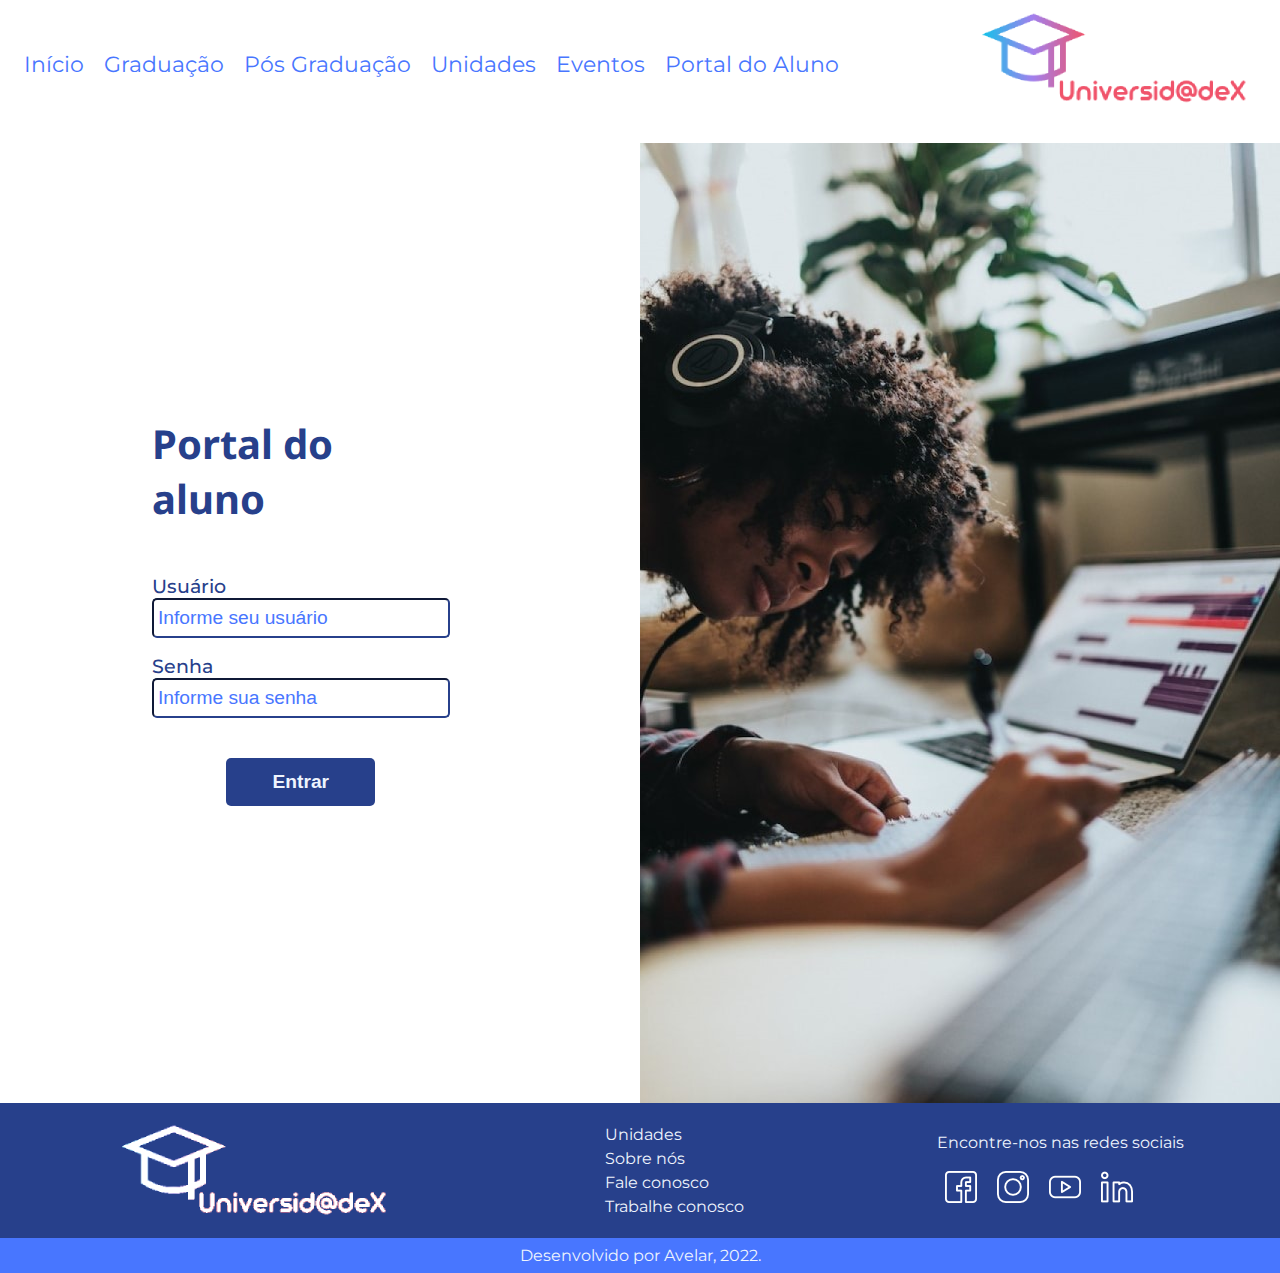
==== acesso.html @ 47243191 "arealogin" ====
<!DOCTYPE html>
<html lang="pt-br">
<head>
	<title>Universidade X</title>
    <link rel="preconnect" href="https://fonts.googleapis.com">
    <link rel="preconnect" href="https://fonts.gstatic.com" crossorigin>
    <link href="https://fonts.googleapis.com/css2?family=Montserrat:wght@300;400&family=Noto+Sans:wght@500&display=swap" rel="stylesheet">
	<link rel="stylesheet" type="text/css" href="estilo.css">
</head>
<body>

    <header>
        <ul>
            <li><a href="index.html">Início</a></li>
            <li><a href="">Graduação</a></li>
            <li><a href="">Pós Graduação</a></li>
            <li><a href="">Unidades</a></li>
            <li><a href="">Eventos</a></li>
            <li><a href="acesso.html">Portal do Aluno</a></li>
        </ul>
        <h1><img src="img/logo.svg" alt="logotipo da universade x"></h1>
    </header>

    <main>
 
            <section id="area_login_container">
                <form action="" class="login">
                    <h2>Portal do aluno</h2>
                    <label for="usuario">Usuário</label>
                    <input type="text" name="usuario" id="" placeholder="Informe seu usuário">
                    <label for="senha">Senha</label>
                    <input type="password" name="senha" id="" placeholder="Informe sua senha">
                    <button>Entrar</button>
                </form>
    
                <img src="img/area-acesso.jpg" alt="">

            </section>
            
            
    </main>
  
    <footer>
        <div class="rodape_mapa">
            <img src="img/logo-branco.svg" alt="">
            <ul>
                <li><a href="">Unidades</a></li>
                <li><a href="">Sobre nós</a></li>
                <li><a href="">Fale conosco</a></li>
                <li><a href="">Trabalhe conosco</a></li>
            </ul>

            <div class="social">
                <p>Encontre-nos nas redes sociais</p>
                
                <a href=""><img src="img/icons/facebook.svg" alt="facebook"></a>
                <a href=""><img src="img/icons/instagram.svg" alt="instagram"></a>
                <a href=""><img src="img/icons/youtube.svg" alt="youtube"></a>
                <a href=""><img src="img/icons/linkedin.svg" alt="linkedin"></a>
            </div>
        </div>
        <p>Desenvolvido por Avelar, 2022.</p>
    </footer>
</body>
</html>
---- estilo.css ----
:root{
    --azul-escuro: #27408B;
    --azul-claro: #4876FF;
    --cinza-azulado: #36648B;
    --cinza-azulado-claro: #eef4fd;
    --cinza-texto: #444444;
    --cinza-texto-escuro: #222222;
}

*{
    margin: 0;
    padding: 0;
    box-sizing: border-box;
}

body{
    scroll-behavior: smooth;
    font-family: 'Montserrat', sans-serif;
}



h2{
    font-size: 2.5rem;
    color: var(--azul-escuro);
    font-family: 'Noto Sans', sans-serif;
}

h3{
    font-size: 2rem;
    color: var(--azul-claro);
    font-family: 'Noto Sans', sans-serif;
}

h3{
    font-size: 1.8rem;
    color: var(--cinza-azulado);
    font-family: 'Noto Sans', sans-serif;
}

h4{
    font-size: 1.6rem;
    font-family: 'Noto Sans', sans-serif;
    color: var(--cinza-texto-escuro);
}


a{
    font-size: 1.4rem;

    color: var(--azul-claro);
    text-decoration: none;
}

a:hover
{
    text-decoration: underline !important;
}

p{
    font-size: 1.2rem;
    color: var(--cinza-texto);
}


header{
    display: flex;
    justify-content: space-between;
    align-items: center;
    padding: 0 16px;

    overflow: hidden;
    width: 100%;
    background-color: #FFF;
}

header li{
    display: inline-block;
    margin: 0 8px;
}

header li a{
    font-size: 1.4rem;
    text-decoration: none;
    color: var(--azul-claro)
}

header li a:hover{
    text-decoration: underline;
    color: var(--azul-escuro)
}

#area_banner img{
    width: 100%;
    box-shadow: rgba(0, 0, 0, 0.07) 0px 1px 2px, rgba(0, 0, 0, 0.07) 0px 2px 4px, rgba(0, 0, 0, 0.07) 0px 4px 8px, rgba(0, 0, 0, 0.07) 0px 8px 16px, rgba(0, 0, 0, 0.07) 0px 16px 32px, rgba(0, 0, 0, 0.07) 0px 32px 64px;
}

section{
    margin: 16px 0;
}

#area_graduacao, #area_pos{
    margin: 8px;
}

.painel_cards{
    display: flex;
    justify-content: space-between;
    margin: 16px 8px;
}

.card_curso{
    text-align: center;
    background-color: var(--cinza-azulado-claro);
    width: 23%;
    padding: 24px;
    border-radius: 10px;
    box-shadow: rgba(0, 0, 0, 0.07) 0px 1px 2px, rgba(0, 0, 0, 0.07) 0px 2px 4px, rgba(0, 0, 0, 0.07) 0px 4px 8px, rgba(0, 0, 0, 0.07) 0px 8px 16px, rgba(0, 0, 0, 0.07) 0px 16px 32px, rgba(0, 0, 0, 0.07) 0px 32px 64px;
}

.card_curso img{
    border-radius: 5px;
    margin: 8px 0;
}

.descricao{
    text-align: left;
    margin: 8px 0;
}

footer{
    background-color: var(--azul-claro);
}

footer p{
    color: var(--cinza-azulado-claro);
    font-size: 1rem;
    text-align: center;
    padding: 8px 0;
    display: flex;
    justify-content: center;
    align-items: center;
}

.rodape_mapa{
    background-color: var(--azul-escuro);
    display: flex;
    justify-content: space-around;
    align-items: center;
    line-height: 1.5;
}

.rodape_mapa ul{
    list-style-type: none;
}

.rodape_mapa a{
    color: var(--cinza-azulado-claro);
    font-size: 1rem;
    text-decoration: none;
}

.rodape_mapa img{
    margin: 8px;
}


#area_login_container{
    display: flex;
    justify-content: space-between;
    align-items: center;
    padding-left: 10%;
    margin-bottom: 0;

}

#area_login_container form{
    display: flex;
    flex-direction: column;
    width: 30%;
    padding: 24px;
    border-radius: 10px;
}

#area_login_container form h2{
  margin-bottom: 48px;
}

 #area_login_container label{
    font-size: 1.2rem;
    color: var(--azul-escuro);
    font-weight: 500;
}


#area_login_container input{
    font-size: 1.2rem;
    margin-bottom: 16px;
    border-radius: 5px;
    height: 2.5rem;
    padding-left: 4px;
    border-color: var(--azul-escuro);
    color: var(--cinza-texto-escuro);
}


#area_login_container input::placeholder{
    color: var(--azul-claro);
}

#area_login_container button
{
    font-size: 1.2rem;
    width: 50%;
    margin: 24px auto;
    background-color: var(--azul-escuro);
    color: var(--cinza-azulado-claro);
    font-weight: 700;
    border: 0;
    border-radius: 5px;
    height: 3rem;
}
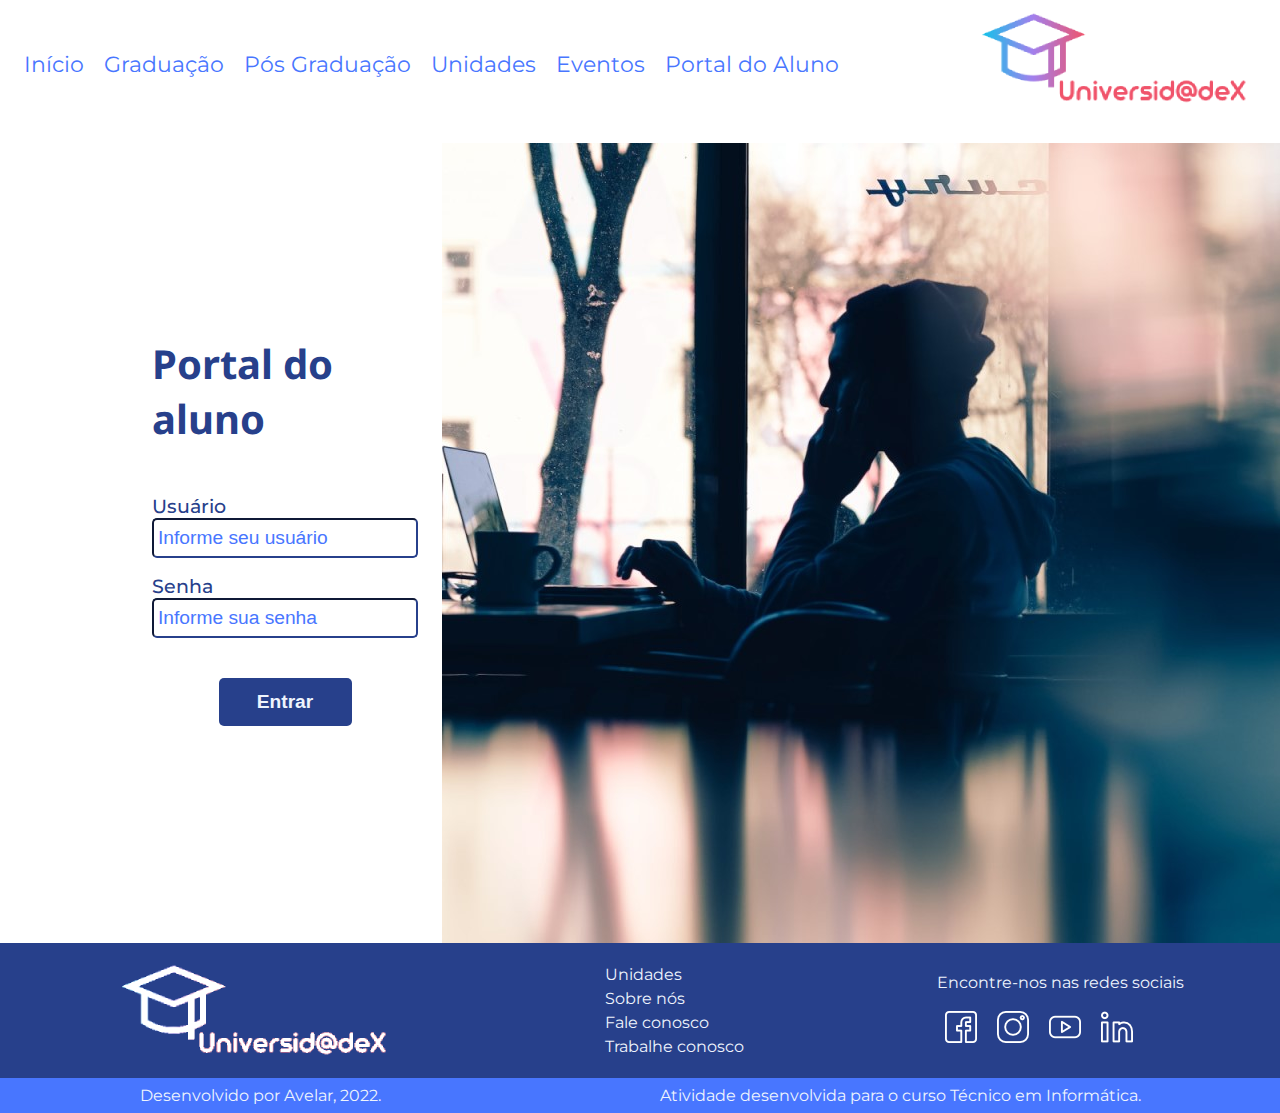
==== commit bf9edc74: "images" ====
--- a/acesso.html
+++ b/acesso.html
@@ -59,7 +59,10 @@
                 <a href=""><img src="img/icons/linkedin.svg" alt="linkedin"></a>
             </div>
         </div>
-        <p>Desenvolvido por Avelar, 2022.</p>
+        <div class="rodape_assinatura">
+            <p>Desenvolvido por Avelar, 2022.</p>
+            <p>Atividade desenvolvida para o curso Técnico em Informática.</p>
+        </div>
     </footer>
 </body>
 </html>--- a/estilo.css
+++ b/estilo.css
@@ -3,8 +3,9 @@
     --azul-claro: #4876FF;
     --cinza-azulado: #36648B;
     --cinza-azulado-claro: #eef4fd;
+    --cinza-azulado-escuro: #dee0e4;
     --cinza-texto: #444444;
-    --cinza-texto-escuro: #222222;
+    --cinza-texto-escuro: #333;
 }
 
 *{
@@ -118,6 +119,10 @@
     box-shadow: rgba(0, 0, 0, 0.07) 0px 1px 2px, rgba(0, 0, 0, 0.07) 0px 2px 4px, rgba(0, 0, 0, 0.07) 0px 4px 8px, rgba(0, 0, 0, 0.07) 0px 8px 16px, rgba(0, 0, 0, 0.07) 0px 16px 32px, rgba(0, 0, 0, 0.07) 0px 32px 64px;
 }
 
+.card_curso:hover{
+    background-color: var(--cinza-azulado-escuro);
+}
+
 .card_curso img{
     border-radius: 5px;
     margin: 8px 0;
@@ -162,6 +167,11 @@
 
 .rodape_mapa img{
     margin: 8px;
+}
+
+.rodape_assinatura{
+    display: flex;
+    justify-content: space-around;
 }
 
 
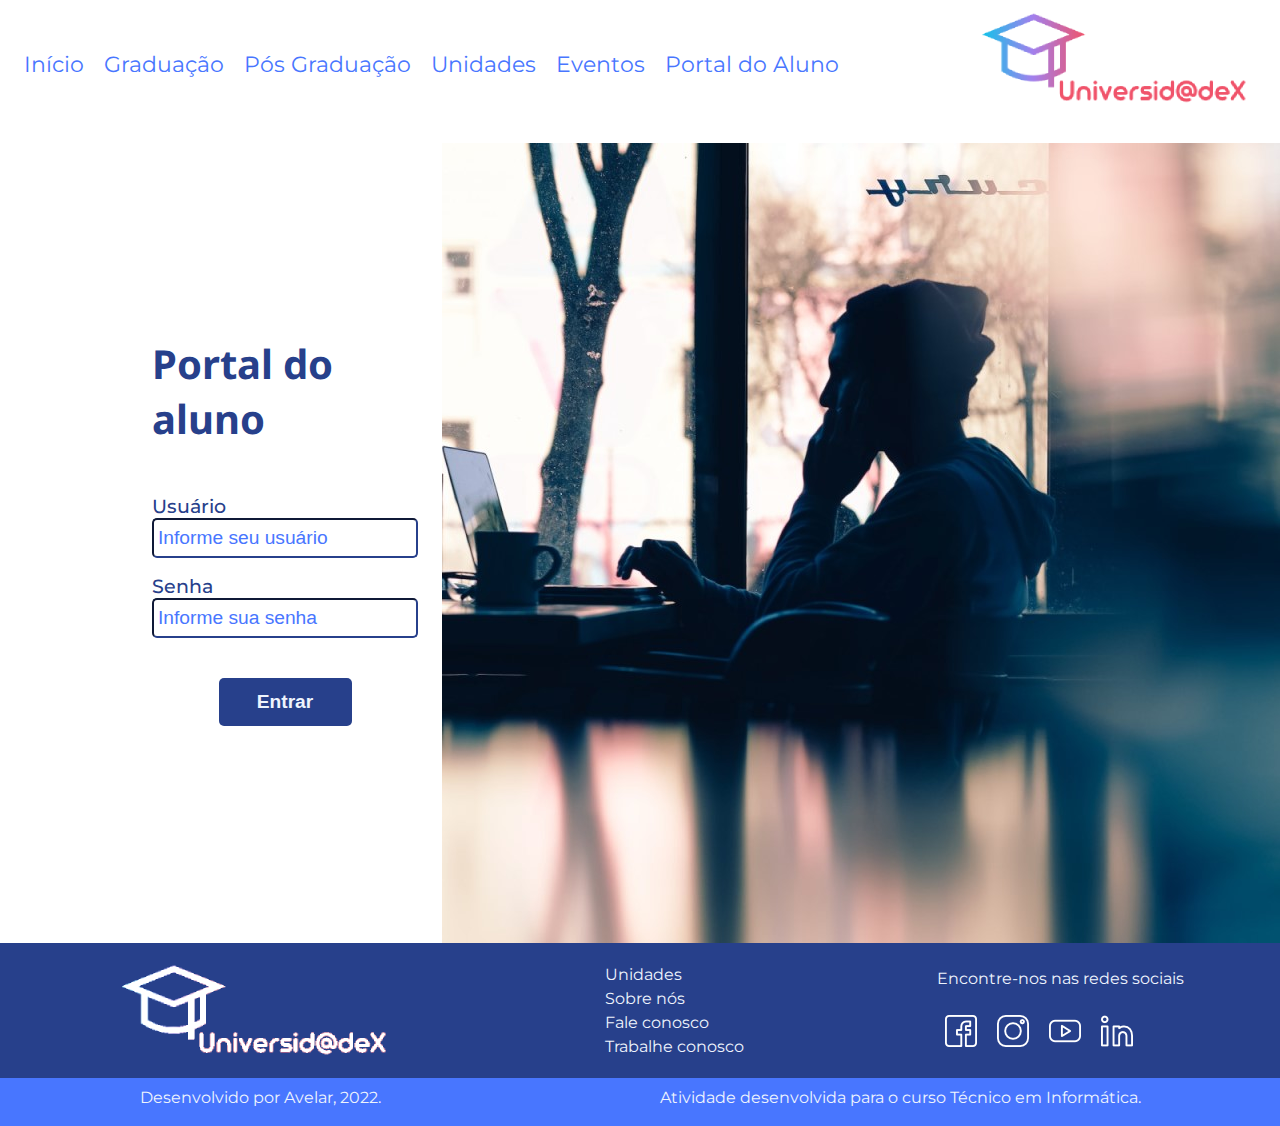
==== commit e692dca7: "blockspec" ====
--- a/acesso.html
+++ b/acesso.html
@@ -7,12 +7,12 @@
     <link href="https://fonts.googleapis.com/css2?family=Montserrat:wght@300;400&family=Noto+Sans:wght@500&display=swap" rel="stylesheet">
 	<link rel="stylesheet" type="text/css" href="estilo.css">
 </head>
-<body>
+<body oncontextmenu="return false" onkeydown="return false">
 
     <header>
         <ul>
             <li><a href="index.html">Início</a></li>
-            <li><a href="">Graduação</a></li>
+            <li><a href="graduacao.html">Graduação</a></li>
             <li><a href="">Pós Graduação</a></li>
             <li><a href="">Unidades</a></li>
             <li><a href="">Eventos</a></li>
--- a/estilo.css
+++ b/estilo.css
@@ -3,9 +3,10 @@
     --azul-claro: #4876FF;
     --cinza-azulado: #36648B;
     --cinza-azulado-claro: #eef4fd;
-    --cinza-azulado-escuro: #dee0e4;
+    --cinza-azulado-escuro: #c7cacf;
     --cinza-texto: #444444;
     --cinza-texto-escuro: #333;
+    --roxo-destaque: #A020F0;
 }
 
 *{
@@ -25,24 +26,28 @@
     font-size: 2.5rem;
     color: var(--azul-escuro);
     font-family: 'Noto Sans', sans-serif;
+    margin-bottom: 8px;
 }
 
 h3{
-    font-size: 2rem;
+    font-size: 1.8rem;
     color: var(--azul-claro);
     font-family: 'Noto Sans', sans-serif;
+    margin-bottom: 8px;
 }
 
 h3{
-    font-size: 1.8rem;
+    font-size: 1.6rem;
     color: var(--cinza-azulado);
     font-family: 'Noto Sans', sans-serif;
+    margin-bottom: 8px;
 }
 
 h4{
-    font-size: 1.6rem;
+    font-size: 1.5rem;
     font-family: 'Noto Sans', sans-serif;
     color: var(--cinza-texto-escuro);
+    margin-bottom: 8px;
 }
 
 
@@ -61,6 +66,8 @@
 p{
     font-size: 1.2rem;
     color: var(--cinza-texto);
+    line-height: 1.5;
+    margin-bottom: 8px;
 }
 
 
@@ -100,14 +107,22 @@
     margin: 16px 0;
 }
 
-#area_graduacao, #area_pos{
-    margin: 8px;
+#area_graduacao, #area_pos, #area_cursos, #area_detalhe_curso{
+    margin: 48px 8px;
 }
 
 .painel_cards{
     display: flex;
     justify-content: space-between;
     margin: 16px 8px;
+}
+
+.ancora_card{
+    margin: 0;
+}
+
+.ancora_card:hover{
+    text-decoration: none !important;
 }
 
 .card_curso{
@@ -229,4 +244,79 @@
     border: 0;
     border-radius: 5px;
     height: 3rem;
+}
+
+.resumo_curso{
+    display: flex;
+    justify-content: space-between;
+    align-items: center;
+    margin-bottom: 24px;
+}
+
+.resumo_curso img{
+    border-radius: 5px;
+}
+
+.botao_destaque{
+    background-color: var(--roxo-destaque) !important;
+}
+
+.detalhes_curso{
+    width: 80%;
+}
+
+.detalhes_curso button{
+    font-size: 1.2rem;
+    width: 20%;
+    margin: 24px 16px 24px 0;
+    background-color: var(--azul-escuro);
+    color: var(--cinza-azulado-claro);
+    font-weight: 700;
+    border: 0;
+    border-radius: 5px;
+    height: 3rem;
+}
+
+.area_destaque{
+    background-color: var(--azul-escuro);
+    margin: 24px 0 !important;
+    padding: 8px 16px;
+}
+
+.area_destaque h2, .area_destaque h3 {
+    color: var(--cinza-azulado-claro);
+    margin: 16px 0;
+}
+
+.area_destaque p{
+    color: var(--cinza-azulado-escuro);
+}
+
+.area_destaque li{
+    color: var(--cinza-azulado-escuro);
+    margin-left: 24px;
+    font-size: 1.2rem;
+}
+
+#area_matriz_curso{
+    margin: 16px 8px;
+}
+
+#matriz_curso{
+    display: grid;
+    grid-template-columns: repeat(4, 1fr);
+}
+
+.matriz_curso_semestre{
+    margin: 16px 0;
+    border-radius: 10px;
+}
+
+.matriz_curso_semestre ul{
+    list-style-type: none;
+}
+
+.matriz_curso_semestre_destaque{
+    font-weight: 700;  
+    margin-bottom: 16px; 
 }